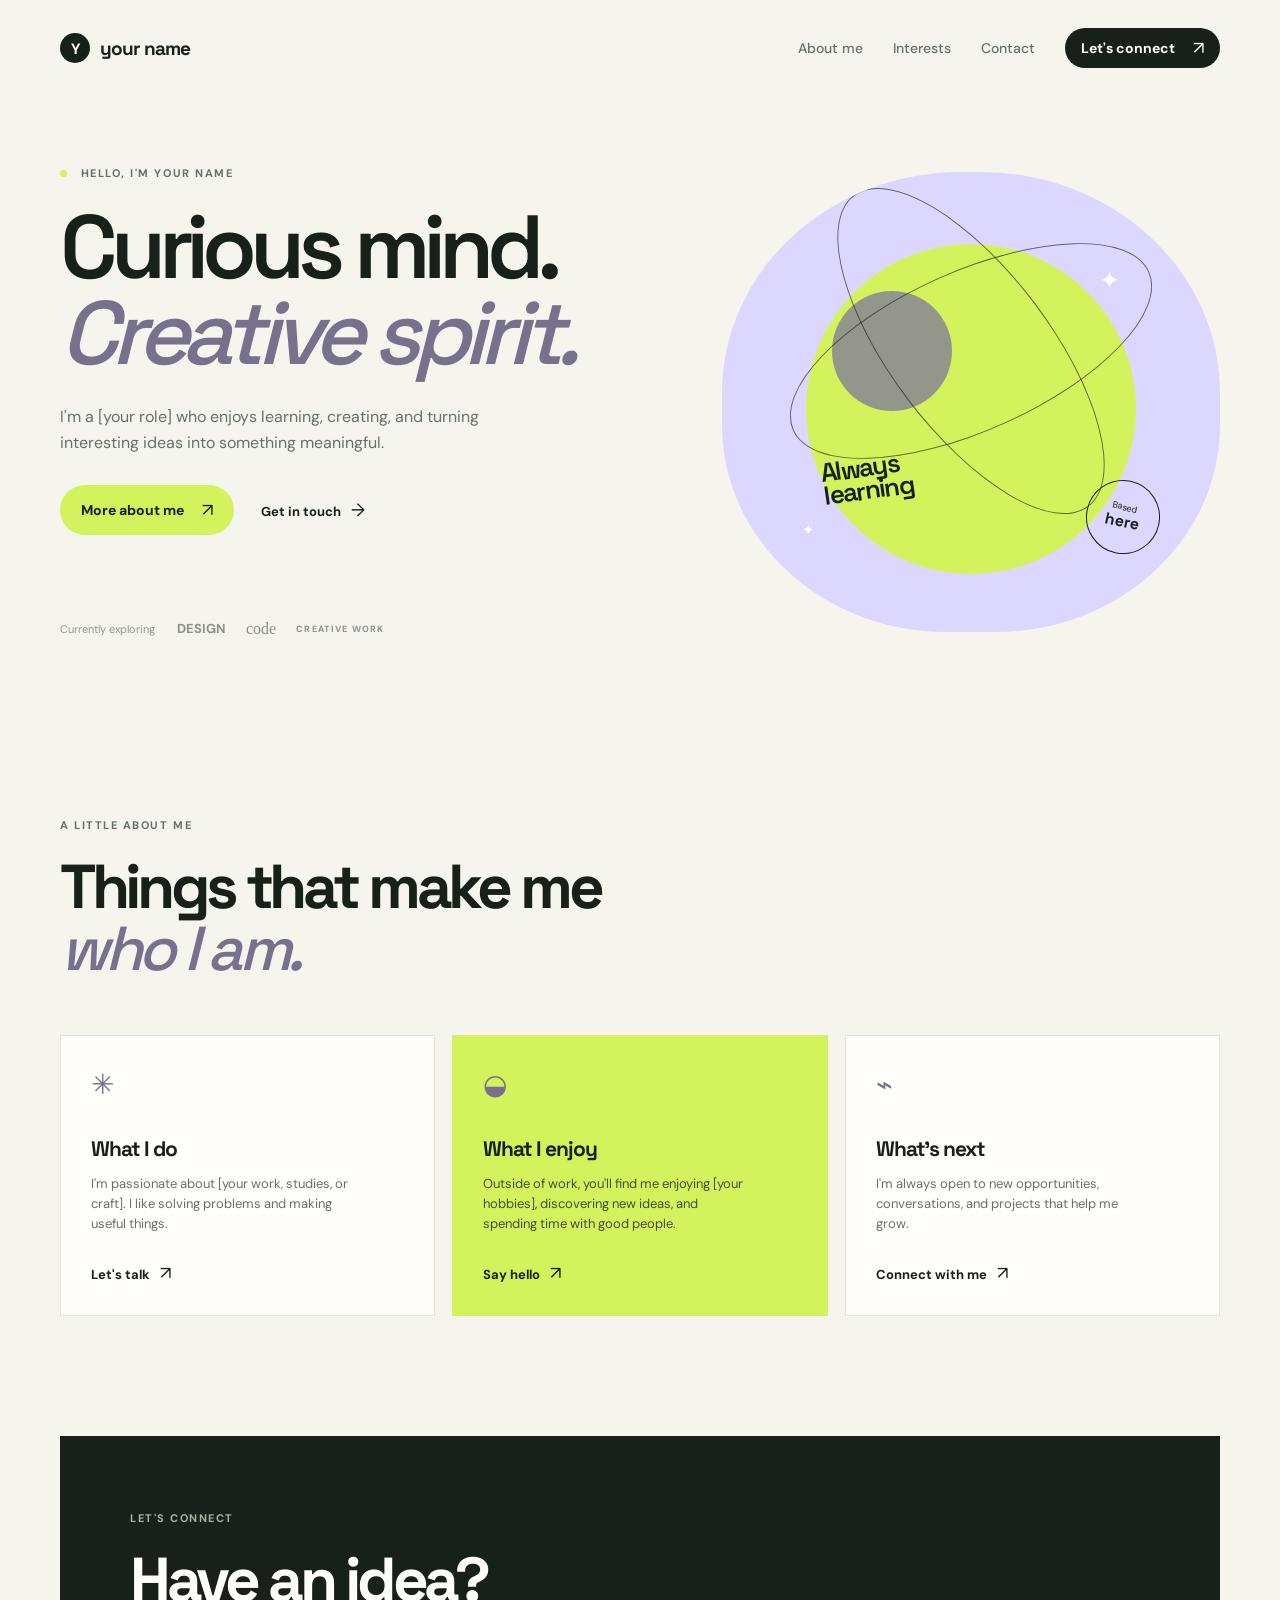
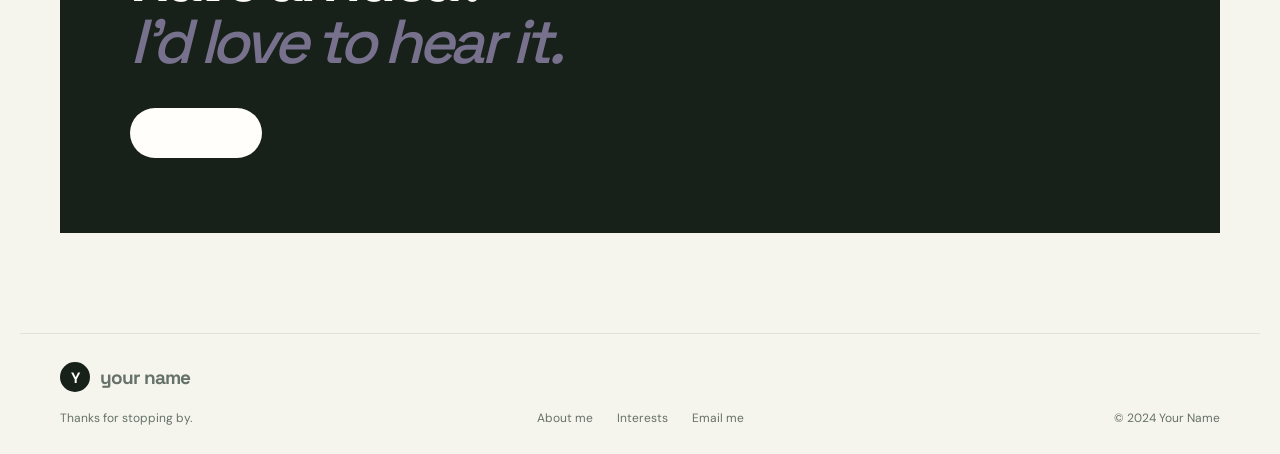
==== index.html @ 9585e886 "Made a template to fill out later" ====
<!doctype html>
<html lang="en">
  <head>
    <meta charset="UTF-8" />
    <meta name="viewport" content="width=device-width, initial-scale=1.0" />
    <meta
      name="description"
      content="A personal portfolio and about-me website."
    />
    <title>Your Name — About me</title>
    <link rel="preconnect" href="https://fonts.googleapis.com" />
    <link rel="preconnect" href="https://fonts.gstatic.com" crossorigin />
    <link
      href="https://fonts.googleapis.com/css2?family=DM+Sans:wght@400;500;600;700&family=Space+Grotesk:wght@500;600;700&display=swap"
      rel="stylesheet"
    />
    <link rel="stylesheet" href="styles.css" />
  </head>
  <body>
    <header class="site-header">
      <a class="brand" href="#" aria-label="Your Name home">
        <span class="brand-mark">Y</span>
        <span>your name</span>
      </a>

      <button class="menu-toggle" type="button" aria-expanded="false" aria-controls="site-nav">
        <span></span>
        <span></span>
        <span></span>
        <span class="sr-only">Toggle navigation</span>
      </button>

      <nav class="site-nav" id="site-nav" aria-label="Main navigation">
        <a href="#about">About me</a>
        <a href="#interests">Interests</a>
        <a href="#contact">Contact</a>
        <a class="button button-small button-dark" href="#contact">Let's connect <span>↗</span></a>
      </nav>
    </header>

    <main>
      <section class="hero">
        <div class="hero-copy">
          <p class="eyebrow"><span class="eyebrow-dot"></span> Hello, I'm your name</p>
          <h1>Curious mind.<br /><em>Creative spirit.</em></h1>
          <p class="hero-description">
            I'm a [your role] who enjoys learning, creating, and turning
            interesting ideas into something meaningful.
          </p>
          <div class="hero-actions">
            <a class="button button-primary" href="#about">More about me <span>↗</span></a>
            <a class="text-link" href="#contact">Get in touch <span>→</span></a>
          </div>
          <div class="trusted-by">
            <span>Currently exploring</span>
            <div class="logo-row" aria-label="Customer logos">
              <strong>DESIGN</strong>
              <strong class="logo-serif">code</strong>
              <strong class="logo-spaced">CREATIVE WORK</strong>
            </div>
          </div>
        </div>

        <div class="hero-art" aria-label="Abstract illustration">
          <div class="orb orb-large"></div>
          <div class="orb orb-small"></div>
          <div class="orbit orbit-one"></div>
          <div class="orbit orbit-two"></div>
          <div class="spark spark-one">✦</div>
          <div class="spark spark-two">✦</div>
          <div class="art-label">Always<br />learning</div>
          <div class="art-sticker">Based<br /><strong>here</strong></div>
        </div>
      </section>

      <section class="feature-section" id="about">
        <div class="section-heading">
          <p class="eyebrow">A little about me</p>
          <h2>Things that make me<br /><em>who I am.</em></h2>
        </div>
        <div class="feature-grid">
          <article class="feature-card">
            <div class="feature-icon">✳</div>
            <h3>What I do</h3>
            <p>I'm passionate about [your work, studies, or craft]. I like solving problems and making useful things.</p>
            <a class="card-link" href="#contact">Let's talk <span>↗</span></a>
          </article>
          <article class="feature-card feature-card-highlight" id="interests">
            <div class="feature-icon">◒</div>
            <h3>What I enjoy</h3>
            <p>Outside of work, you'll find me enjoying [your hobbies], discovering new ideas, and spending time with good people.</p>
            <a class="card-link" href="#contact">Say hello <span>↗</span></a>
          </article>
          <article class="feature-card">
            <div class="feature-icon">⌁</div>
            <h3>What's next</h3>
            <p>I'm always open to new opportunities, conversations, and projects that help me grow.</p>
            <a class="card-link" href="#contact">Connect with me <span>↗</span></a>
          </article>
        </div>
      </section>

      <section class="callout" id="contact">
        <p class="eyebrow">Let's connect</p>
        <h2>Have an idea?<br /><em>I'd love to hear it.</em></h2>
        <a class="button button-light" href="mailto:hello@example.com">Email me <span>↗</span></a>
      </section>
    </main>

    <footer class="site-footer" id="contact">
      <div>
        <a class="brand" href="#" aria-label="Your Name home">
          <span class="brand-mark">Y</span>
          <span>your name</span>
        </a>
        <p class="footer-note">Thanks for stopping by.</p>
      </div>
      <div class="footer-links">
        <a href="#about">About me</a>
        <a href="#interests">Interests</a>
        <a href="mailto:hello@example.com">Email me</a>
      </div>
      <p class="copyright">© 2024 Your Name</p>
    </footer>

    <script src="script.js"></script>
  </body>
</html>
---- styles.css ----
:root {
  --ink: #172119;
  --muted: #657269;
  --cream: #f5f4ed;
  --paper: #fffefa;
  --lime: #d3f25c;
  --lavender: #dcd7ff;
  --line: #dfe3d9;
  --display: "Space Grotesk", sans-serif;
  --body: "DM Sans", sans-serif;
}

* { box-sizing: border-box; }
html { scroll-behavior: smooth; }
body { margin: 0; color: var(--ink); background: var(--cream); font-family: var(--body); }
a { color: inherit; text-decoration: none; }
.site-header, .site-footer { max-width: 1240px; margin: auto; padding: 28px 40px; }
.site-header { display: flex; align-items: center; justify-content: space-between; }
.brand { display: inline-flex; align-items: center; gap: 10px; font-family: var(--display); font-size: 19px; font-weight: 700; letter-spacing: -.05em; }
.brand-mark { display: grid; width: 30px; height: 30px; place-items: center; color: var(--paper); background: var(--ink); border-radius: 50%; font-size: 15px; }
.site-nav { display: flex; align-items: center; gap: 30px; color: var(--muted); font-size: 14px; font-weight: 500; }
.site-nav a:not(.button):hover, .text-link:hover, .card-link:hover { color: var(--ink); }
.button { display: inline-flex; align-items: center; gap: 18px; border-radius: 999px; padding: 16px 21px; font-size: 14px; font-weight: 700; transition: transform .2s, background .2s; }
.button:hover { transform: translateY(-2px); }
.button span { font-size: 18px; font-weight: 400; line-height: 0; }
.button-small { padding: 11px 16px; }
.button-dark { color: var(--paper); background: var(--ink); }
.button-primary { background: var(--lime); }
.button-light { background: var(--paper); }
.hero { display: grid; grid-template-columns: minmax(0, 1fr) minmax(370px, .8fr); max-width: 1240px; min-height: 610px; margin: auto; padding: 70px 40px 90px; align-items: center; gap: 40px; }
.hero-copy { max-width: 630px; }
.eyebrow { margin: 0 0 24px; color: var(--muted); font-size: 11px; font-weight: 700; letter-spacing: .14em; text-transform: uppercase; }
.eyebrow-dot { display: inline-block; width: 7px; height: 7px; margin-right: 9px; background: var(--lime); border-radius: 50%; }
h1, h2, h3 { font-family: var(--display); }
h1 { max-width: 650px; margin: 0; font-size: clamp(54px, 7vw, 92px); font-weight: 600; letter-spacing: -.08em; line-height: .96; }
h1 em, h2 em { color: #77718d; font-weight: 500; }
.hero-description { max-width: 420px; margin: 28px 0; color: var(--muted); font-size: 16px; line-height: 1.65; }
.hero-actions { display: flex; align-items: center; gap: 27px; }
.text-link, .card-link { font-size: 13px; font-weight: 700; }
.text-link span, .card-link span { display: inline-block; margin-left: 7px; font-size: 18px; font-weight: 400; }
.trusted-by { display: flex; align-items: center; gap: 22px; margin-top: 85px; color: #929a91; font-size: 11px; }
.logo-row { display: flex; align-items: center; gap: 20px; color: #8a9289; font-size: 13px; }
.logo-serif { font-family: Georgia, serif; font-size: 16px; font-weight: 400; }
.logo-spaced { font-size: 9px; letter-spacing: .14em; }
.hero-art { position: relative; min-height: 460px; overflow: hidden; border-radius: 48% 48% 45% 45%; background: var(--lavender); }
.orb { position: absolute; border-radius: 50%; }
.orb-large { width: 330px; height: 330px; top: 72px; left: 50%; transform: translateX(-50%); background: var(--lime); }
.orb-small { width: 120px; height: 120px; top: 26%; left: 22%; background: #858099; opacity: .8; }
.orbit { position: absolute; top: 39%; left: 50%; width: 390px; height: 160px; border: 1px solid rgba(23, 33, 25, .65); border-radius: 50%; transform: translate(-50%, -50%) rotate(-24deg); }
.orbit-two { transform: translate(-50%, -50%) rotate(53deg); }
.spark { position: absolute; color: var(--paper); font-size: 25px; }
.spark-one { top: 20%; right: 20%; }
.spark-two { bottom: 20%; left: 16%; font-size: 15px; }
.art-label { position: absolute; bottom: 28%; left: 20%; color: var(--ink); font-family: var(--display); font-size: 26px; font-weight: 600; letter-spacing: -.06em; line-height: .9; transform: rotate(-8deg); }
.art-sticker { position: absolute; right: 12%; bottom: 17%; display: grid; width: 74px; height: 74px; place-content: center; border: 1px solid var(--ink); border-radius: 50%; font-size: 9px; line-height: 1.1; text-align: center; transform: rotate(12deg); }
.art-sticker strong { font-family: var(--display); font-size: 16px; }
.feature-section { max-width: 1240px; margin: auto; padding: 90px 40px 120px; }
.section-heading h2, .callout h2 { margin: 0; font-size: clamp(40px, 5vw, 62px); letter-spacing: -.07em; line-height: 1; }
.feature-grid { display: grid; grid-template-columns: repeat(3, 1fr); gap: 17px; margin-top: 55px; }
.feature-card { min-height: 265px; padding: 30px; border: 1px solid var(--line); background: var(--paper); }
.feature-card-highlight { background: var(--lime); border-color: var(--lime); }
.feature-icon { height: 44px; color: #77718d; font-size: 28px; }
.feature-card h3 { margin: 25px 0 12px; font-size: 21px; letter-spacing: -.05em; }
.feature-card p { max-width: 260px; margin: 0 0 27px; color: var(--muted); font-size: 13px; line-height: 1.55; }
.feature-card-highlight p { color: #43503b; }
.callout { max-width: 1160px; margin: 0 auto 100px; padding: 75px 70px; color: var(--paper); background: var(--ink); }
.callout .eyebrow { color: #a7b3a5; }
.callout h2 { margin-bottom: 35px; }
.site-footer { display: grid; grid-template-columns: 1fr auto 1fr; align-items: end; gap: 30px; border-top: 1px solid var(--line); color: var(--muted); }
.footer-note, .copyright { margin: 18px 0 0; font-size: 12px; }
.footer-links { display: flex; gap: 24px; font-size: 12px; }
.footer-links a:hover { color: var(--ink); }
.copyright { margin: 0; text-align: right; }
.menu-toggle { display: none; border: 0; background: none; }
.sr-only { position: absolute; width: 1px; height: 1px; padding: 0; overflow: hidden; clip: rect(0, 0, 0, 0); white-space: nowrap; border: 0; }

@media (max-width: 760px) {
  .site-header, .site-footer { padding: 22px 24px; }
  .menu-toggle { display: grid; gap: 4px; padding: 8px 0 8px 8px; cursor: pointer; }
  .menu-toggle span:not(.sr-only) { display: block; width: 23px; height: 2px; background: var(--ink); }
  .site-nav { position: absolute; z-index: 3; top: 74px; right: 24px; left: 24px; display: none; flex-direction: column; align-items: stretch; gap: 0; padding: 12px; background: var(--paper); box-shadow: 0 15px 40px rgba(23, 33, 25, .12); }
  .site-nav.is-open { display: flex; }
  .site-nav a { padding: 13px; }
  .site-nav .button { justify-content: center; margin-top: 5px; }
  .hero { display: flex; flex-direction: column; align-items: stretch; padding: 55px 24px 70px; }
  h1 { font-size: clamp(52px, 15vw, 75px); }
  .trusted-by { flex-wrap: wrap; margin-top: 58px; }
  .hero-art { min-height: 370px; margin-top: 20px; }
  .orb-large { width: 270px; height: 270px; }
  .feature-section { padding: 70px 24px 80px; }
  .feature-grid { grid-template-columns: 1fr; margin-top: 35px; }
  .callout { margin: 0 24px 70px; padding: 55px 28px; }
  .site-footer { display: block; }
  .footer-links { margin: 32px 0; }
  .copyright { text-align: left; }
}
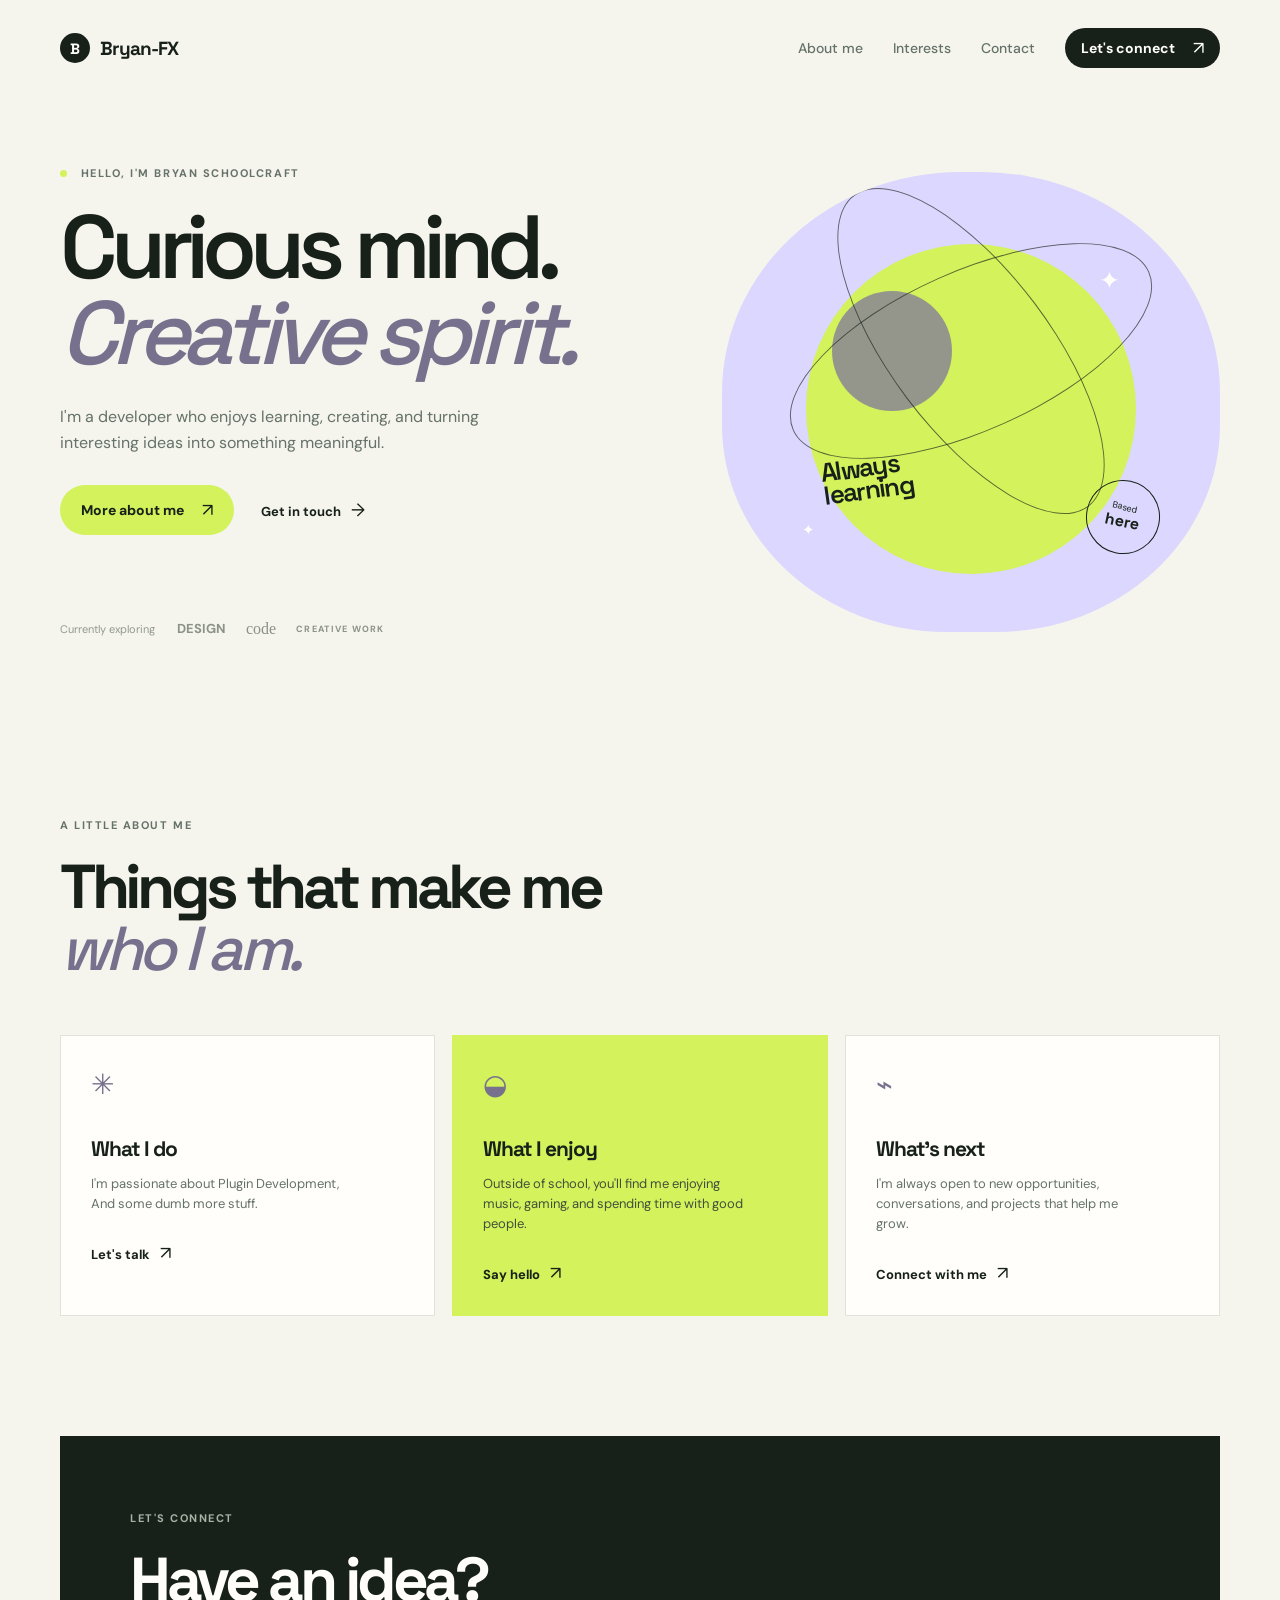
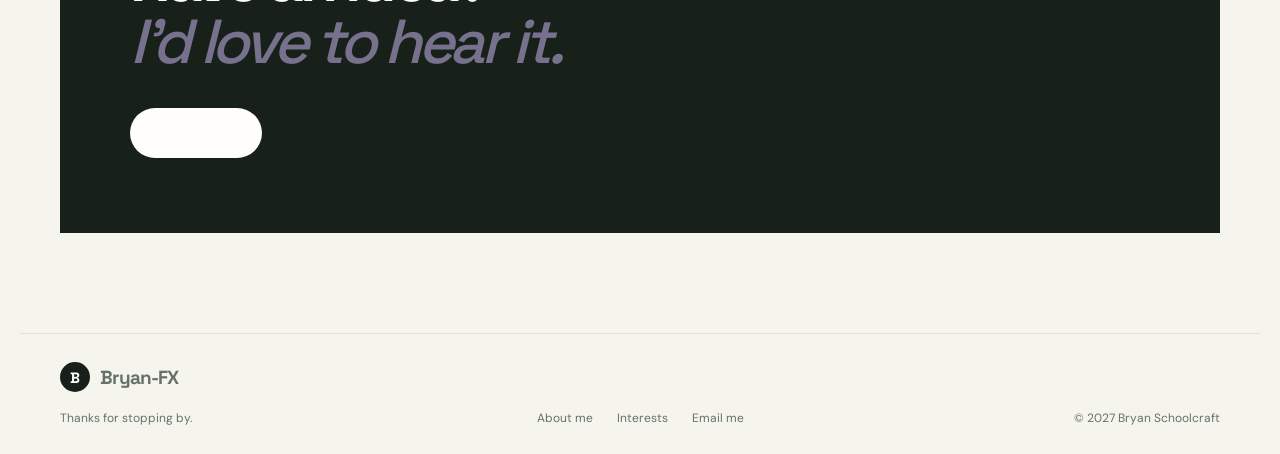
==== commit 54896c5a: "Update personal details and branding in index.html" ====
--- a/index.html
+++ b/index.html
@@ -7,7 +7,7 @@
       name="description"
       content="A personal portfolio and about-me website."
     />
-    <title>Your Name — About me</title>
+    <title>Bryan-FX — About me</title>
     <link rel="preconnect" href="https://fonts.googleapis.com" />
     <link rel="preconnect" href="https://fonts.gstatic.com" crossorigin />
     <link
@@ -18,9 +18,9 @@
   </head>
   <body>
     <header class="site-header">
-      <a class="brand" href="#" aria-label="Your Name home">
-        <span class="brand-mark">Y</span>
-        <span>your name</span>
+      <a class="brand" href="#" aria-label="Bryan-FX home">
+        <span class="brand-mark">B</span>
+        <span>Bryan-FX</span>
       </a>
 
       <button class="menu-toggle" type="button" aria-expanded="false" aria-controls="site-nav">
@@ -41,10 +41,10 @@
     <main>
       <section class="hero">
         <div class="hero-copy">
-          <p class="eyebrow"><span class="eyebrow-dot"></span> Hello, I'm your name</p>
+          <p class="eyebrow"><span class="eyebrow-dot"></span> Hello, I'm Bryan Schoolcraft</p>
           <h1>Curious mind.<br /><em>Creative spirit.</em></h1>
           <p class="hero-description">
-            I'm a [your role] who enjoys learning, creating, and turning
+            I'm a developer who enjoys learning, creating, and turning
             interesting ideas into something meaningful.
           </p>
           <div class="hero-actions">
@@ -82,13 +82,13 @@
           <article class="feature-card">
             <div class="feature-icon">✳</div>
             <h3>What I do</h3>
-            <p>I'm passionate about [your work, studies, or craft]. I like solving problems and making useful things.</p>
+            <p>I'm passionate about Plugin Development, And some dumb more stuff.</p>
             <a class="card-link" href="#contact">Let's talk <span>↗</span></a>
           </article>
           <article class="feature-card feature-card-highlight" id="interests">
             <div class="feature-icon">◒</div>
             <h3>What I enjoy</h3>
-            <p>Outside of work, you'll find me enjoying [your hobbies], discovering new ideas, and spending time with good people.</p>
+            <p>Outside of school, you'll find me enjoying music, gaming, and spending time with good people.</p>
             <a class="card-link" href="#contact">Say hello <span>↗</span></a>
           </article>
           <article class="feature-card">
@@ -103,24 +103,24 @@
       <section class="callout" id="contact">
         <p class="eyebrow">Let's connect</p>
         <h2>Have an idea?<br /><em>I'd love to hear it.</em></h2>
-        <a class="button button-light" href="mailto:hello@example.com">Email me <span>↗</span></a>
+        <a class="button button-light" href="Schoolcraft@bryanfx.codes">Email me <span>↗</span></a>
       </section>
     </main>
 
     <footer class="site-footer" id="contact">
       <div>
-        <a class="brand" href="#" aria-label="Your Name home">
-          <span class="brand-mark">Y</span>
-          <span>your name</span>
+        <a class="brand" href="#" aria-label="Bryan-FX home">
+          <span class="brand-mark">B</span>
+          <span>Bryan-FX</span>
         </a>
         <p class="footer-note">Thanks for stopping by.</p>
       </div>
       <div class="footer-links">
         <a href="#about">About me</a>
         <a href="#interests">Interests</a>
-        <a href="mailto:hello@example.com">Email me</a>
+        <a href="Schoolcraft@bryanfx.codes">Email me</a>
       </div>
-      <p class="copyright">© 2024 Your Name</p>
+      <p class="copyright">© 2027 Bryan Schoolcraft</p>
     </footer>
 
     <script src="script.js"></script>
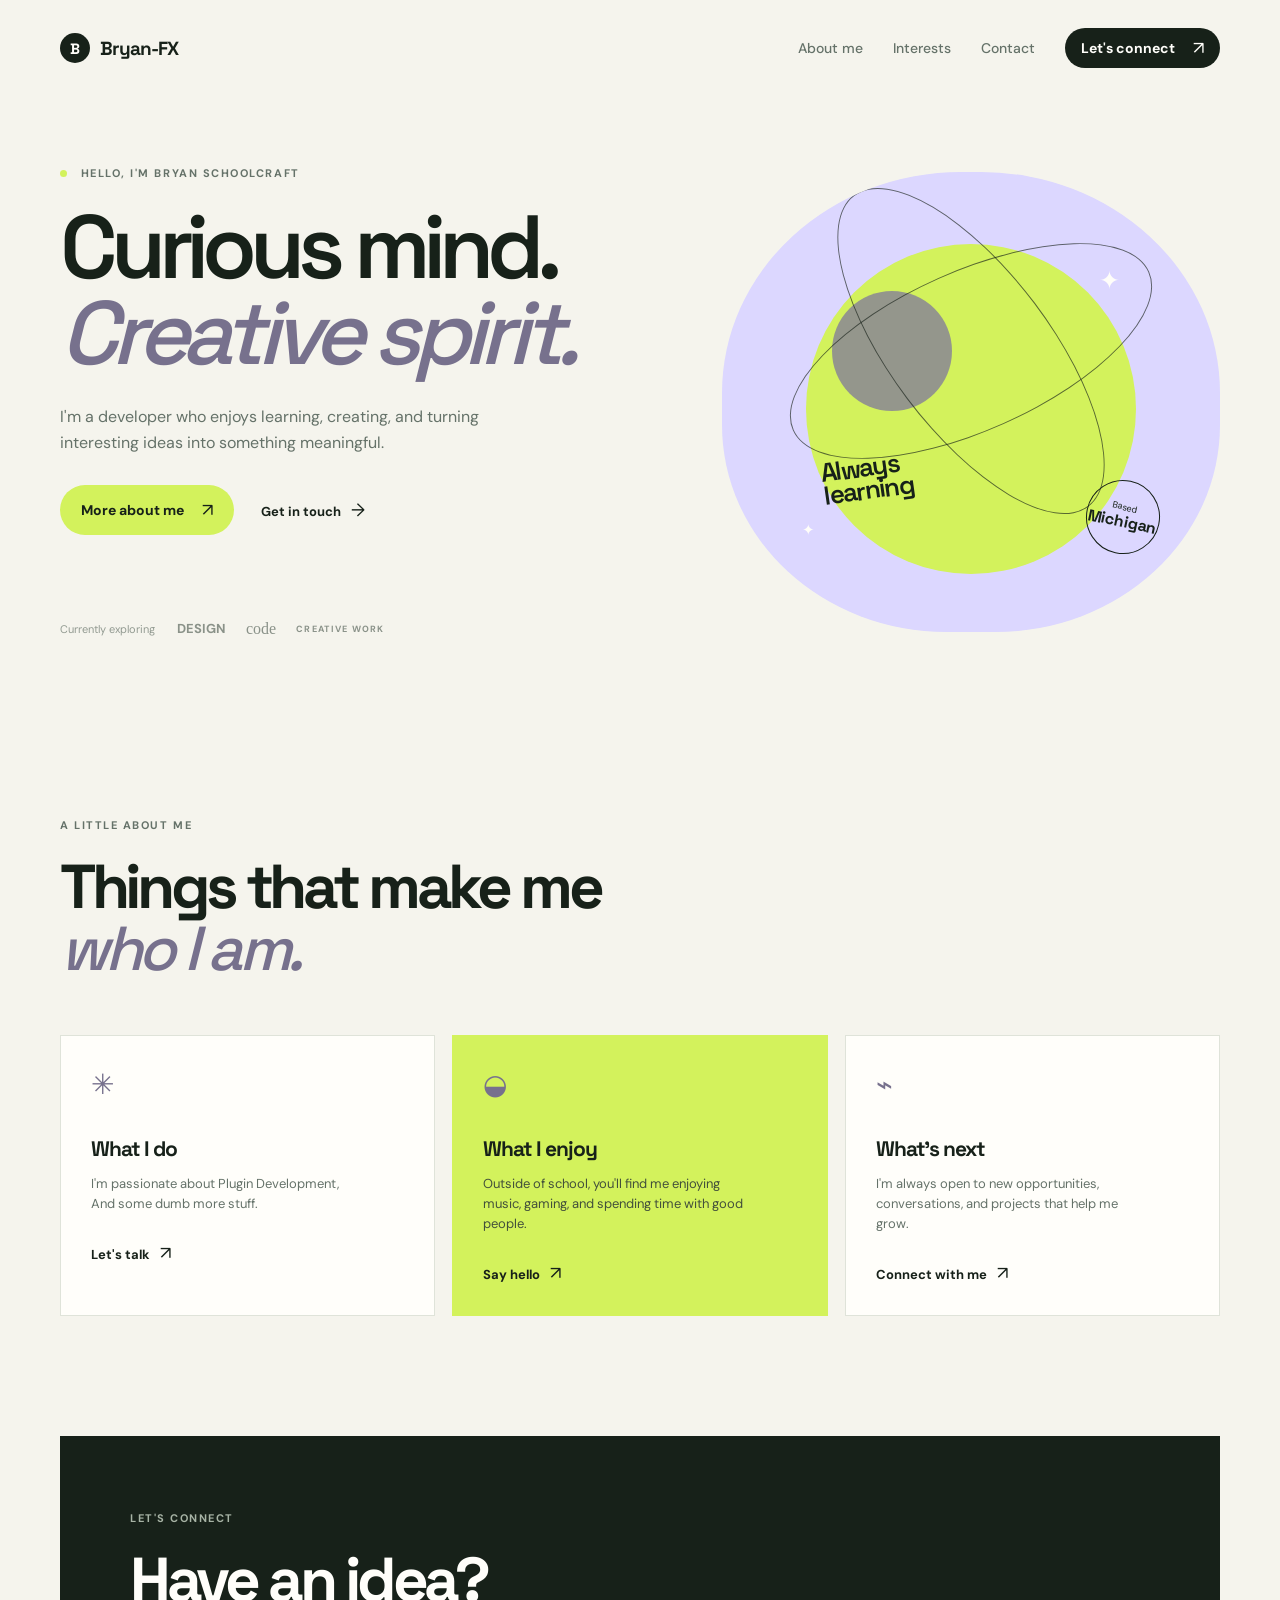
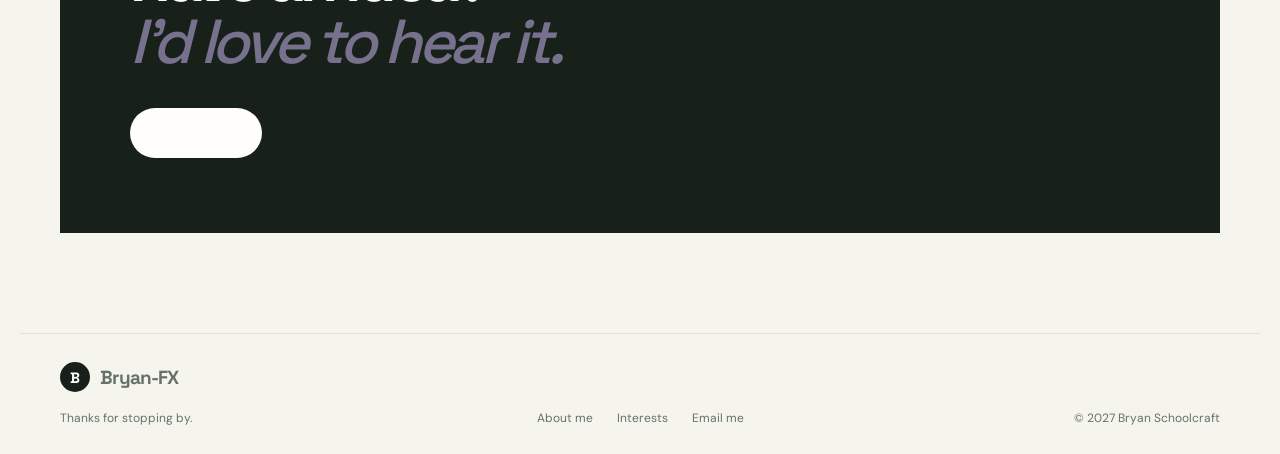
==== commit a21bba1f: "Add Email Me page and update email links in index.html" ====
--- a/index.html
+++ b/index.html
@@ -69,7 +69,7 @@
           <div class="spark spark-one">✦</div>
           <div class="spark spark-two">✦</div>
           <div class="art-label">Always<br />learning</div>
-          <div class="art-sticker">Based<br /><strong>here</strong></div>
+          <div class="art-sticker">Based<br /><strong>Michigan</strong></div>
         </div>
       </section>
 
@@ -103,7 +103,7 @@
       <section class="callout" id="contact">
         <p class="eyebrow">Let's connect</p>
         <h2>Have an idea?<br /><em>I'd love to hear it.</em></h2>
-        <a class="button button-light" href="Schoolcraft@bryanfx.codes">Email me <span>↗</span></a>
+        <a class="button button-light" href="mailto:schoolcraft@bryanfx.codes">Email me <span>↗</span></a>
       </section>
     </main>
 
@@ -118,7 +118,7 @@
       <div class="footer-links">
         <a href="#about">About me</a>
         <a href="#interests">Interests</a>
-        <a href="Schoolcraft@bryanfx.codes">Email me</a>
+        <a href="mailto:schoolcraft@bryanfx.codes">Email me</a>
       </div>
       <p class="copyright">© 2027 Bryan Schoolcraft</p>
     </footer>
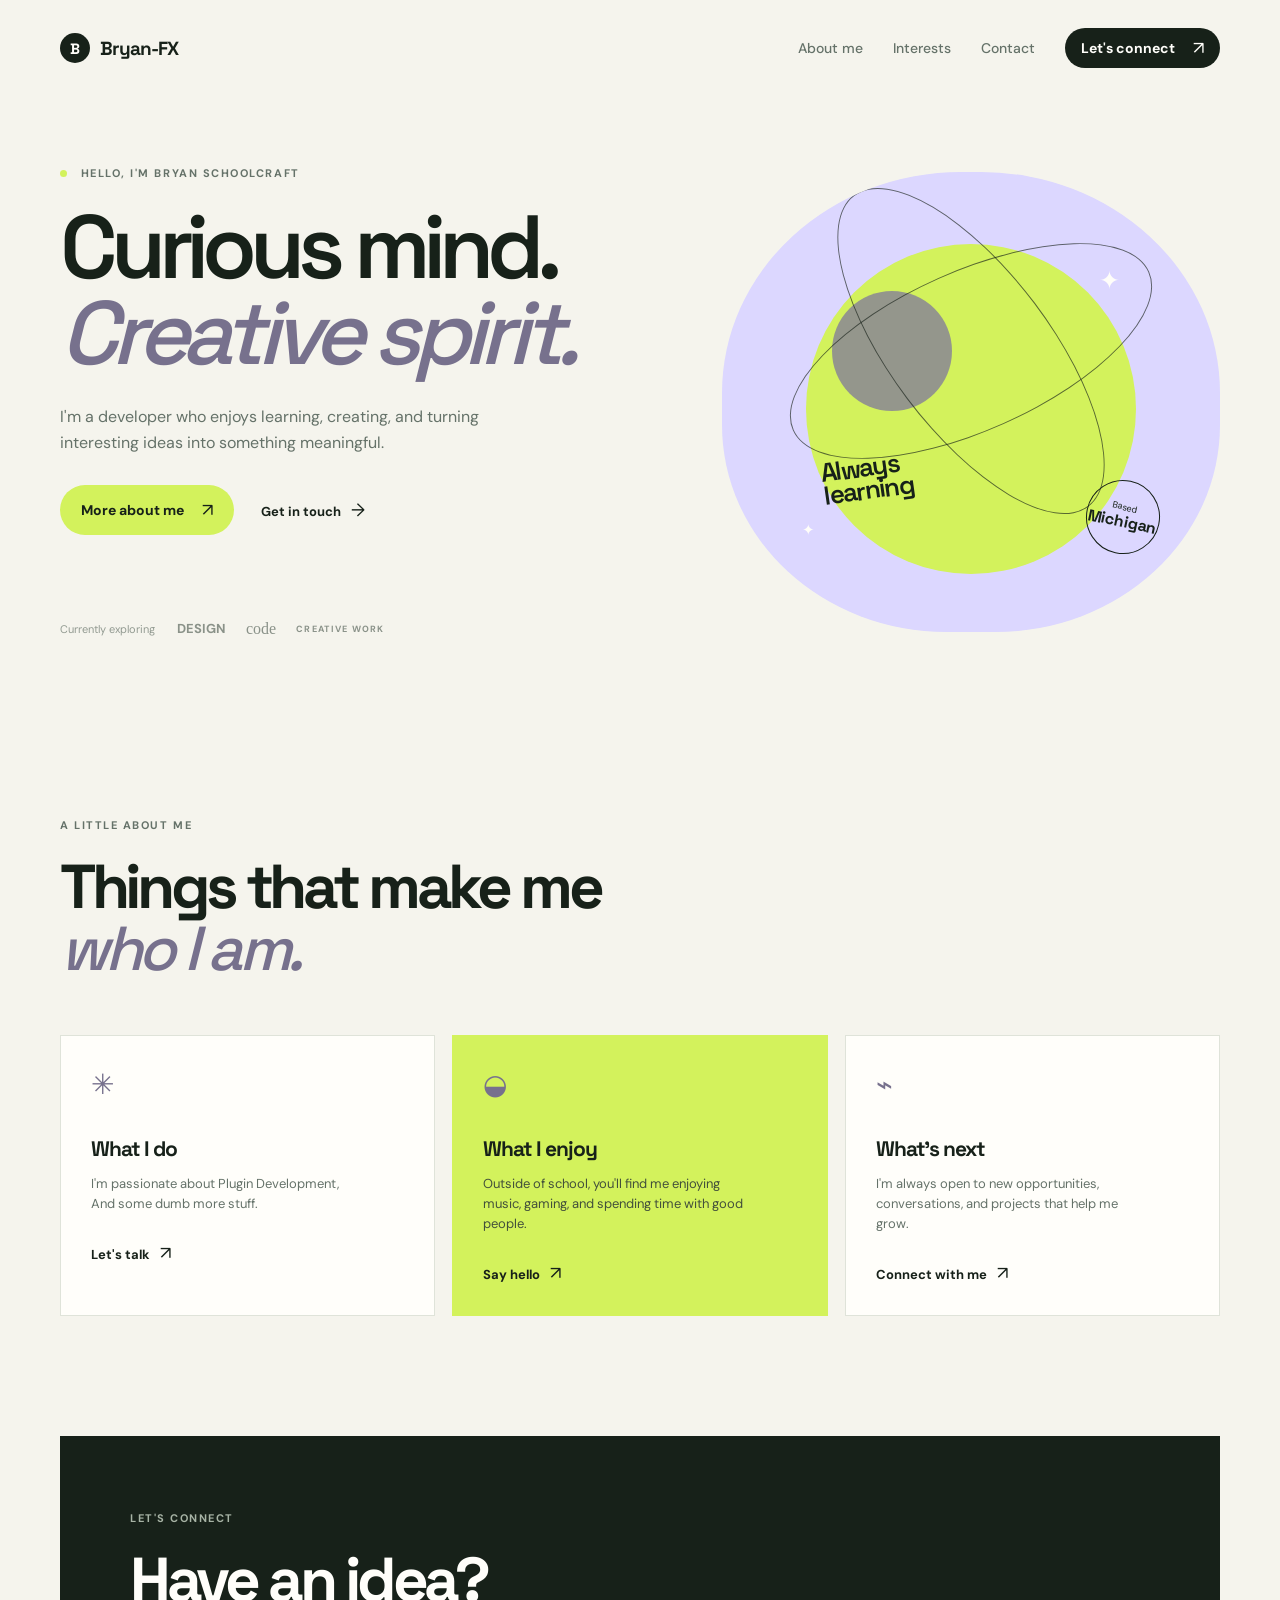
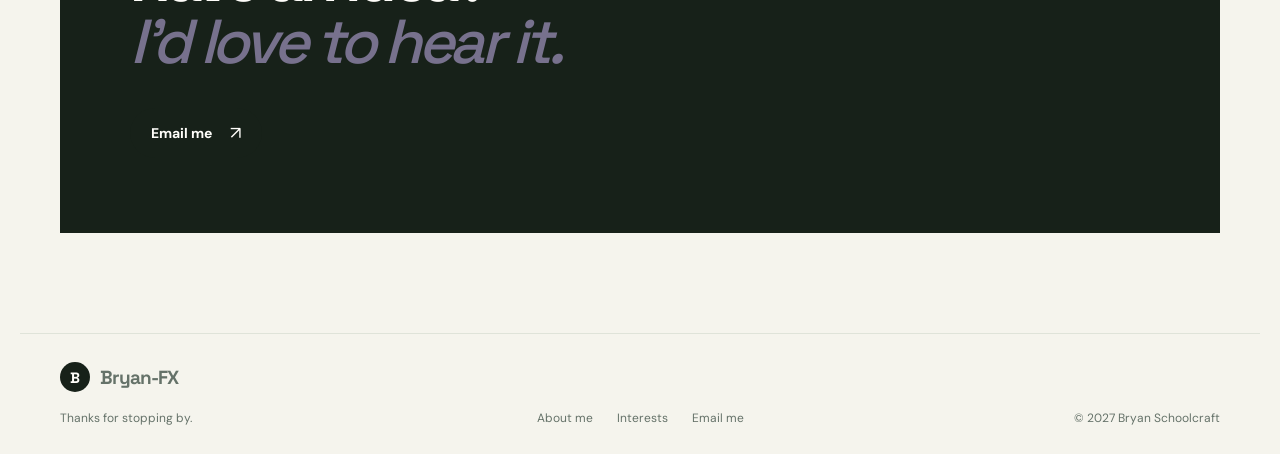
==== commit 00ab75e9: "Update email links to point to Email-Me.html" ====
--- a/index.html
+++ b/index.html
@@ -103,7 +103,7 @@
       <section class="callout" id="contact">
         <p class="eyebrow">Let's connect</p>
         <h2>Have an idea?<br /><em>I'd love to hear it.</em></h2>
-        <a class="button button-light" href="mailto:schoolcraft@bryanfx.codes">Email me <span>↗</span></a>
+        <a class="button button-dark" href="mailto:schoolcraft@bryanfx.codes">Email me <span>↗</span></a>
       </section>
     </main>
 
@@ -118,7 +118,7 @@
       <div class="footer-links">
         <a href="#about">About me</a>
         <a href="#interests">Interests</a>
-        <a href="mailto:schoolcraft@bryanfx.codes">Email me</a>
+        <a href="Email-Me.html">Email me</a>
       </div>
       <p class="copyright">© 2027 Bryan Schoolcraft</p>
     </footer>
